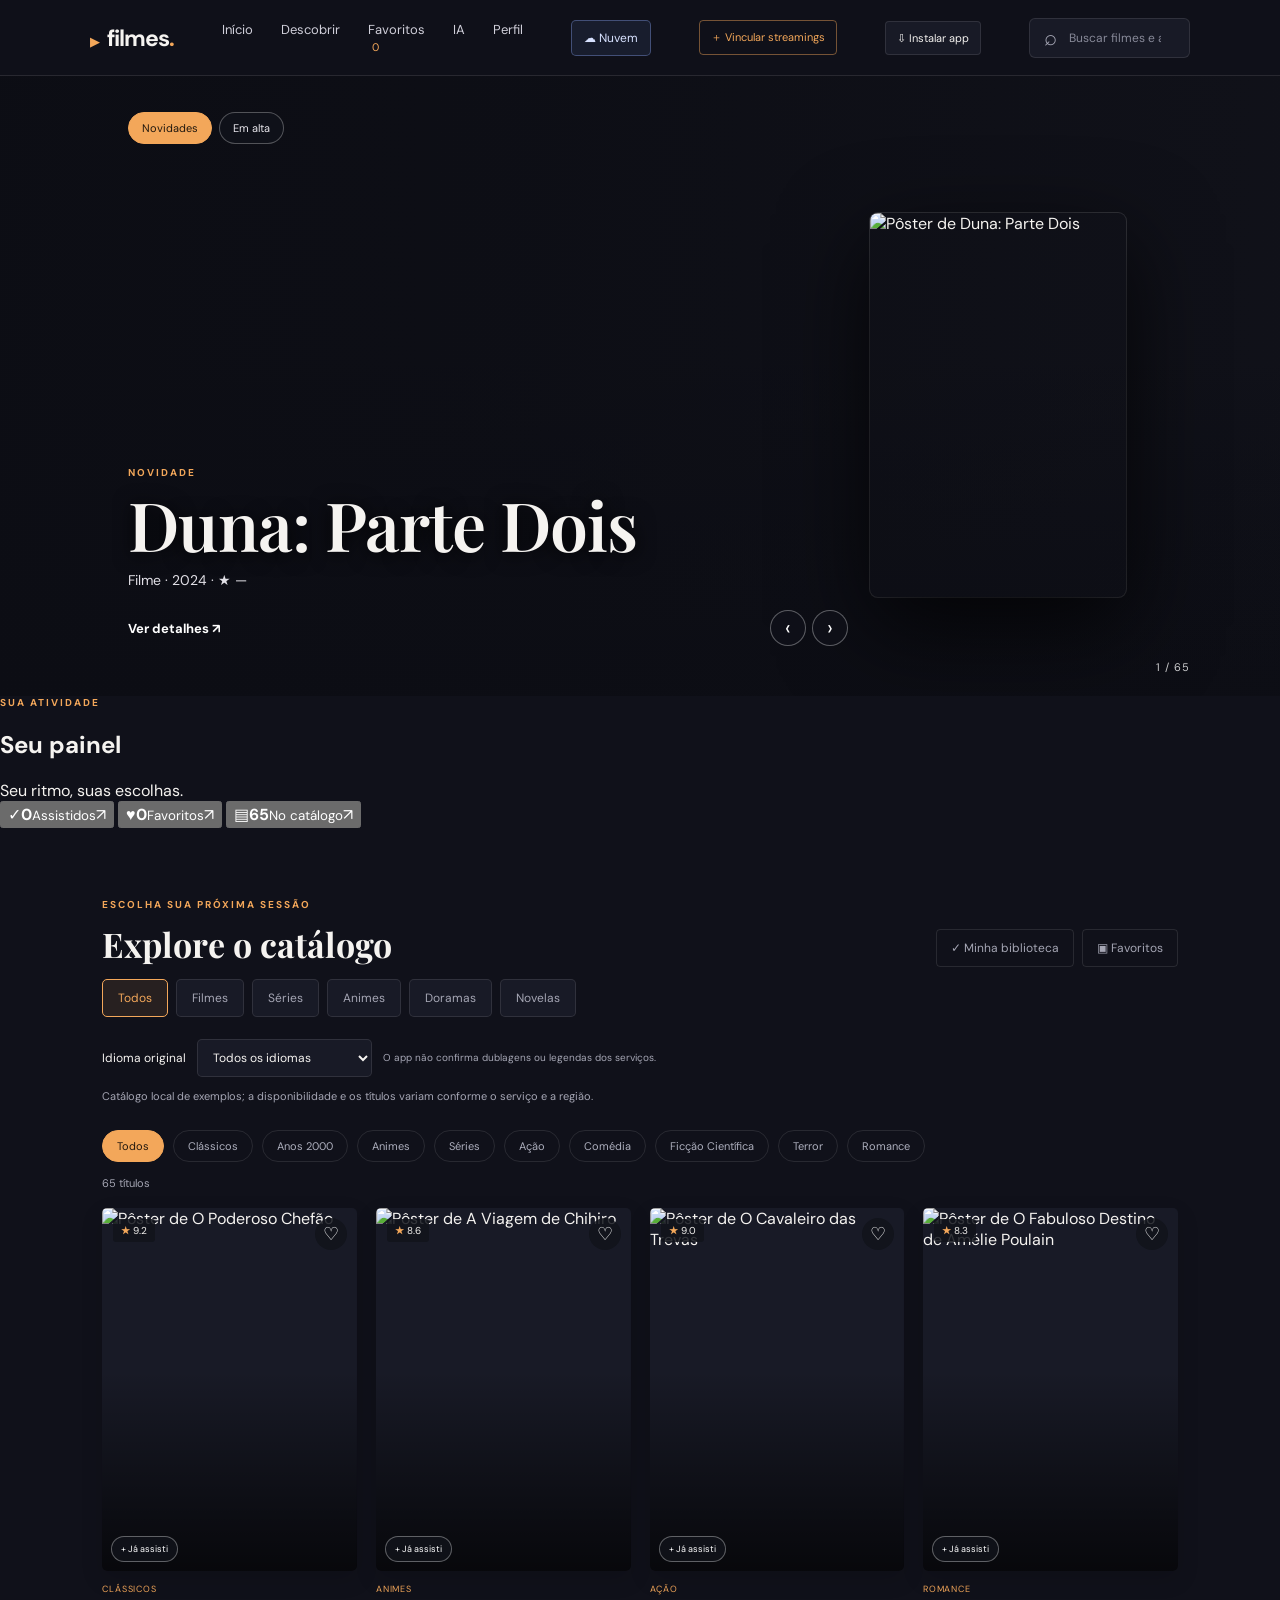
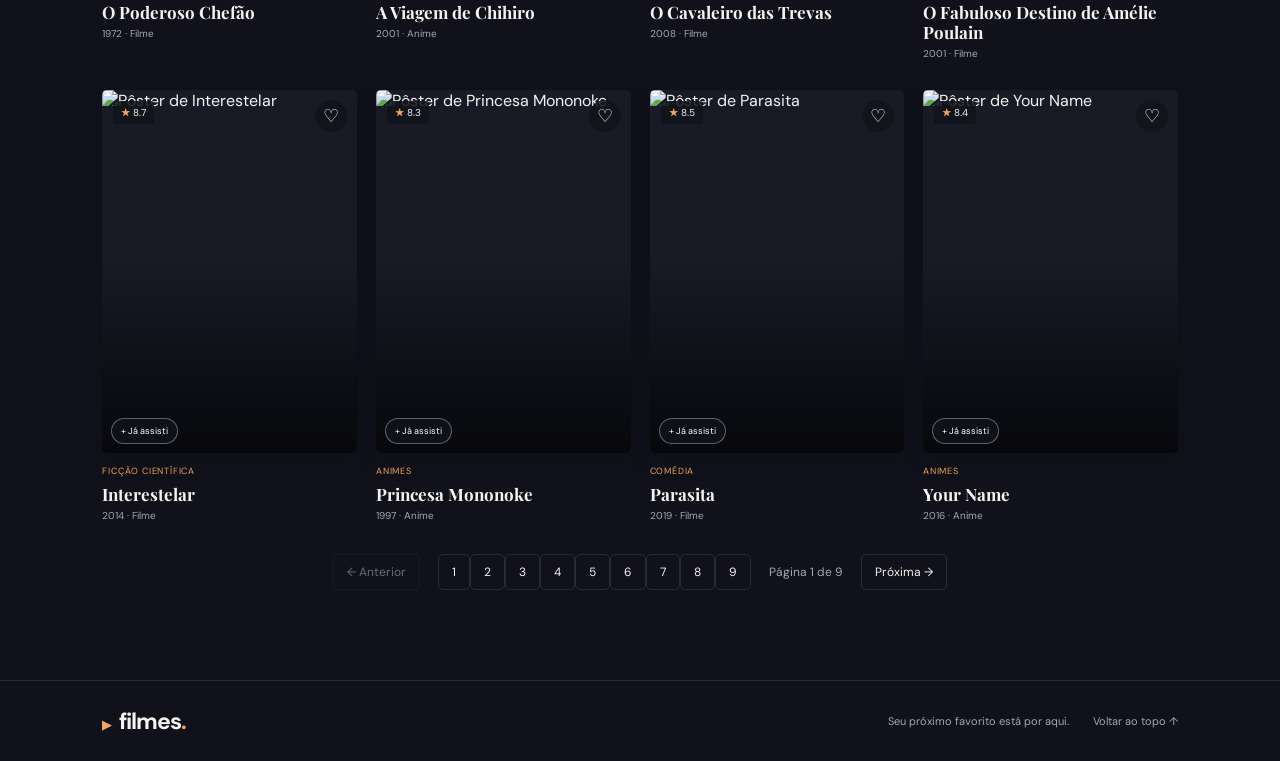
==== filmes/index.html @ 4cf4ecec "Adiciona acompanhamento de episódios" ====
<!doctype html>
<html lang="pt-BR">
<head>
  <meta charset="utf-8">
  <meta name="viewport" content="width=device-width, initial-scale=1">
  <meta name="theme-color" content="#111316">
  <meta name="description" content="Seu catálogo pessoal de filmes e animes.">
  <link rel="manifest" href="manifest.webmanifest">
  <link rel="icon" href="icons/icon.svg" type="image/svg+xml">
  <meta name="apple-mobile-web-app-capable" content="yes">
  <meta name="apple-mobile-web-app-status-bar-style" content="black-translucent">
  <title>Filmes — seu catálogo</title>
  <link rel="preconnect" href="https://image.tmdb.org">
  <link rel="stylesheet" href="style.css?v=18">
  <link rel="stylesheet" href="design-overrides.css?v=1">
  <link rel="stylesheet" href="folder-ai.css?v=1">
  <script src="https://cdn.jsdelivr.net/npm/@supabase/supabase-js@2" defer></script>
  <script src="app.js?v=28" defer></script>
  <script src="profile-cloud.js?v=3" defer></script>
  <script src="folder-ai.js?v=1" defer></script>
</head>
<body>
  <header class="topbar">
    <a class="brand" href="#inicio" aria-label="Filmes, início"><span class="brand-mark">▶</span> filmes<span class="brand-dot">.</span></a>
    <nav aria-label="Navegação principal"><a id="explore-nav" href="#inicio">Início</a><a href="#catalogo">Descobrir</a><a href="#catalogo" data-favorites-link>Favoritos <span class="fav-count">0</span></a><a id="ai-nav" href="#assistente-ia">IA</a><a id="profile-nav" href="#perfil">Perfil</a></nav>
    <button class="cloud-button" id="cloud-open" type="button">☁ <span>Nuvem</span></button>
    <button class="streaming-manage-button" id="streaming-manage" type="button">＋ <span>Vincular streamings</span></button>
    <button class="install-button" id="install-app" type="button">⇩ <span>Instalar app</span></button>
    <label class="search"><span class="sr-only">Buscar títulos</span><span aria-hidden="true">⌕</span><input id="search" type="search" placeholder="Buscar filmes e animes…" autocomplete="off"></label>
  </header>
  <main id="inicio">
    <section class="hero hero-showcase" id="inicio" aria-label="Novidades e títulos em alta">
      <div class="hero-feature-backdrop" id="hero-feature-backdrop" aria-hidden="true"></div><div class="hero-full-shade" aria-hidden="true"></div>
      <img class="hero-feature-poster" id="hero-feature-poster" src="" alt="Pôster do título em destaque">
      <div class="hero-feature-content"><div class="hero-feature-tabs"><button type="button" class="active" data-feature-mode="new">Novidades</button><button type="button" data-feature-mode="trending">Em alta</button></div><span class="hero-feature-kicker" id="hero-feature-kicker">NOVIDADE</span><h1 id="hero-feature-title">Carregando destaques…</h1><p id="hero-feature-meta"></p><div class="hero-feature-actions"><button type="button" class="hero-feature-details" id="hero-feature-details">Ver detalhes ↗</button><div class="hero-feature-arrows"><button type="button" id="hero-feature-prev" aria-label="Título anterior">‹</button><button type="button" id="hero-feature-next" aria-label="Próximo título">›</button></div></div></div><span class="hero-feature-position" id="hero-feature-position"></span>
    </section>
    <section class="tracking-summary" id="tracking-summary" aria-label="Resumo da sua biblioteca">
      <div class="tracking-summary-heading"><div><p class="eyebrow">SUA ATIVIDADE</p><h2>Seu painel</h2></div><span>Seu ritmo, suas escolhas.</span></div>
      <div class="tracking-cards">
        <button class="tracking-card" type="button" data-summary-filter="watched"><span class="tracking-card-icon">✓</span><span><strong id="summary-watched">0</strong><small>Assistidos</small></span><span class="tracking-card-arrow">↗</span></button>
        <button class="tracking-card" type="button" data-summary-filter="favorites"><span class="tracking-card-icon">♥</span><span><strong id="summary-favorites">0</strong><small>Favoritos</small></span><span class="tracking-card-arrow">↗</span></button>
        <button class="tracking-card" type="button" data-summary-filter="catalog"><span class="tracking-card-icon">▤</span><span><strong id="summary-catalog">0</strong><small>No catálogo</small></span><span class="tracking-card-arrow">↗</span></button>
      </div>
    </section>
    <section class="recommender" id="assistente-ia" aria-label="Assistente de filmes e séries">
      <div class="ai-chat-shell">
        <div class="ai-chat-heading"><span class="ai-chat-logo" aria-hidden="true">✦</span><div><strong>Assistente Filmes</strong><span>Recomendações do seu catálogo</span></div></div>
        <div class="chat-messages" id="recommend-results" aria-live="polite" aria-label="Conversa com o assistente">
          <div class="chat-turn assistant-turn"><span class="chat-avatar" aria-hidden="true">✦</span><div class="chat-bubble">Oi! Posso ajudar a escolher seu próximo filme, série ou anime. O que você está com vontade de assistir?</div></div>
        </div>
        <div class="chat-suggestions" id="chat-suggestions" aria-label="Sugestões de mensagem"><button type="button" data-prompt="Quero uma comédia leve">Uma comédia leve</button><button type="button" data-prompt="Me indique uma série de ficção científica">Uma série de ficção científica</button><button type="button" data-prompt="Quero um anime de romance">Um anime romântico</button><button type="button" data-prompt="Surpreenda-me">Surpreenda-me</button></div>
        <form class="chat-composer" id="recommend-form"><label class="sr-only" for="recommend-input">Escreva o que quer assistir</label><textarea id="recommend-input" rows="1" maxlength="300" placeholder="Pergunte sobre filmes, séries ou animes..."></textarea><button type="submit" aria-label="Enviar mensagem">↑</button></form>
        <p class="chat-disclaimer">As sugestões são selecionadas do catálogo deste app.</p>
      </div>
    </section>
    <section class="profile-page" id="perfil" aria-labelledby="profile-title">
      <div class="profile-card">
        <p class="eyebrow">SEU ESPAÇO</p>
        <div class="profile-heading"><div class="profile-avatar" id="profile-avatar" aria-hidden="true">F</div><div><h2 id="profile-title">Seu perfil</h2><p>Personalize sua experiência no Filmes.</p></div></div>
        <form id="profile-form">
          <label class="profile-label" for="profile-name">Como podemos chamar você?</label>
          <input id="profile-name" name="name" type="text" maxlength="40" autocomplete="name" placeholder="Seu nome">
          <fieldset class="profile-genres"><legend>Quais gêneros você gosta?</legend><div class="profile-options">
            <label><input type="checkbox" name="genre" value="Ação"> Ação</label><label><input type="checkbox" name="genre" value="Comédia"> Comédia</label><label><input type="checkbox" name="genre" value="Ficção Científica"> Ficção científica</label><label><input type="checkbox" name="genre" value="Terror"> Terror</label><label><input type="checkbox" name="genre" value="Romance"> Romance</label><label><input type="checkbox" name="genre" value="Animes"> Animes</label><label><input type="checkbox" name="genre" value="Séries"> Séries</label><label><input type="checkbox" name="genre" value="Clássicos"> Clássicos</label>
          </div></fieldset>
          <button class="button button-primary" type="submit">Salvar perfil</button><p class="profile-saved" id="profile-saved" role="status" aria-live="polite"></p>
        </form>
        <section class="profile-account" aria-labelledby="profile-account-title">
          <div class="profile-account-heading"><div><p class="eyebrow">SEUS DISPOSITIVOS</p><h3 id="profile-account-title">Conta e sincronização</h3></div><span class="profile-cloud-icon" aria-hidden="true">☁</span></div>
          <p class="profile-account-copy">Crie uma conta ou entre com a mesma conta em cada aparelho para levar seu perfil, favoritos e histórico para o celular e o computador.</p>
          <button class="button button-secondary profile-cloud-setup" id="profile-cloud-setup" type="button">Configurar conexão da nuvem</button>
          <form id="profile-auth-form" class="profile-auth-form">
            <label for="profile-email">E-mail da sua conta</label><input id="profile-email" type="email" autocomplete="email" required placeholder="voce@exemplo.com">
            <label for="profile-password">Senha</label><input id="profile-password" type="password" autocomplete="current-password" minlength="6" required placeholder="Use a mesma senha em cada aparelho">
            <div class="profile-auth-actions"><button class="button button-secondary" id="profile-signin" type="button">Entrar na minha conta</button><button class="button button-primary" id="profile-signup" type="button">Criar conta</button></div>
          </form>
          <button class="button button-secondary profile-sync" id="profile-sync" type="button">Sincronizar biblioteca</button>
          <p id="profile-cloud-status" class="profile-cloud-status" role="status" aria-live="polite">Configure a nuvem e use o mesmo e-mail e senha nos seus dispositivos.</p>
        </section>
        <p class="profile-note">O nome e os gêneros do perfil são salvos no app. Para acessar em outro aparelho, entre com sua conta.</p>
      </div>
    </section>
    <section class="catalog" id="catalogo">
      <div class="section-heading"><div><p class="eyebrow" id="section-eyebrow">ESCOLHA SUA PRÓXIMA SESSÃO</p><h2 id="section-title">Explore o catálogo</h2></div><div class="catalog-actions"><button class="favorites-toggle" id="watched-toggle" aria-pressed="false">✓ <span>Minha biblioteca</span></button><button class="favorites-toggle" id="favorites-toggle" aria-pressed="false">▣ <span>Favoritos</span></button></div></div>
      <div class="folder-bar" id="folder-bar" aria-label="Pastas da biblioteca" hidden></div>
      <div class="type-pages" id="type-pages" aria-label="Páginas por tipo de conteúdo"></div>
      <div class="language-row"><label for="language-filter">Idioma original</label><select id="language-filter"><option value="Todos">Todos os idiomas</option></select><span>O app não confirma dublagens ou legendas dos serviços.</span></div>
      <p class="catalog-note">Catálogo local de exemplos; a disponibilidade e os títulos variam conforme o serviço e a região.</p>
      <div class="filters" id="filters" aria-label="Filtrar por categoria"></div>
      <p class="result-count" id="result-count" aria-live="polite"></p>
      <div class="movie-grid" id="movie-grid"></div>
      <nav class="pagination" id="pagination" aria-label="Páginas do catálogo"></nav>
      <div class="empty-state" id="empty-state" hidden><span>⌕</span><h3>Nenhum título encontrado</h3><p>Tente outra busca ou escolha uma categoria diferente.</p><button class="button button-secondary" id="clear-filters">Limpar filtros</button></div>
    </section>
  </main>
  <footer><a class="brand" href="#inicio"><span class="brand-mark">▶</span> filmes<span class="brand-dot">.</span></a><span>Seu próximo favorito está por aqui.</span><a href="#inicio">Voltar ao topo ↑</a></footer>
  <dialog id="details-modal" aria-labelledby="modal-title"><button class="modal-close" id="modal-close" aria-label="Fechar detalhes">×</button><div class="modal-content" id="modal-content"></div></dialog>
  <dialog id="cloud-modal" aria-labelledby="cloud-title"><button class="modal-close" id="cloud-close" aria-label="Fechar nuvem">×</button><div class="cloud-panel"><p class="eyebrow">SINCRONIZAÇÃO ENTRE DISPOSITIVOS</p><h2 id="cloud-title">Sua biblioteca na nuvem</h2><p class="streaming-manager-copy">Sincronize favoritos, assistidos, pastas e perfil em todos os seus aparelhos. Use a mesma conta em cada dispositivo.</p><details class="cloud-setup"><summary>Configurar a conexão de nuvem</summary><p>O endereço do projeto Supabase já está preenchido. Cole abaixo a chave pública (publishable/anon) do projeto e execute <a href="./cloud-setup.sql" download>cloud-setup.sql</a> no SQL Editor dele uma vez. Nunca use uma chave secreta ou service_role no navegador.</p><label for="cloud-url">URL do projeto</label><input id="cloud-url" type="url" placeholder="https://seu-projeto.supabase.co" autocomplete="url"><label for="cloud-key">Chave pública (publishable/anon)</label><input id="cloud-key" type="password" placeholder="sb_publishable_… ou chave anon" autocomplete="off"><button class="button button-secondary" id="cloud-save-config" type="button">Salvar conexão neste dispositivo</button></details><form id="cloud-auth-form"><label for="cloud-email">E-mail</label><input id="cloud-email" type="email" autocomplete="email" required><label for="cloud-password">Senha</label><input id="cloud-password" type="password" autocomplete="current-password" minlength="6" required><div class="cloud-buttons"><button class="button button-secondary" id="cloud-signin" type="button">Entrar</button><button class="button button-secondary" id="cloud-signup" type="button">Criar conta</button></div></form><div class="cloud-sync-row"><button class="button button-primary" id="cloud-sync" type="button">Sincronizar agora</button><button class="cloud-signout" id="cloud-signout" type="button" hidden>Sair</button></div><div id="cloud-conflict-actions" class="cloud-conflict-actions" hidden><p>Há alterações neste aparelho e na nuvem. Qual versão quer manter?</p><button class="button button-secondary" id="cloud-use-local" type="button">Enviar deste aparelho</button><button class="button button-secondary" id="cloud-use-remote" type="button">Baixar da nuvem</button></div><p id="cloud-status" class="cloud-status" role="status" aria-live="polite">Configure sua conexão para começar.</p></div></dialog>
  <dialog id="folders-modal" aria-labelledby="folders-title"><button class="modal-close" id="folders-close" aria-label="Fechar pastas">×</button><div class="streaming-manager"><p class="eyebrow">SUA ORGANIZAÇÃO</p><h2 id="folders-title">Pastas da biblioteca</h2><p class="streaming-manager-copy">Crie pastas como “Quero assistir”, “Favoritos da família” ou “Doramas”. Abra os detalhes de um título para adicioná-lo a uma ou mais pastas.</p><section class="folder-ai-creator" aria-labelledby="folder-ai-title"><div class="folder-ai-title-row"><span aria-hidden="true">✦</span><div><h3 id="folder-ai-title">Criar uma pasta com o assistente</h3><p>Descreva como quer organizar seus títulos.</p></div></div><form id="folder-ai-form"><label class="sr-only" for="folder-ai-prompt">Descreva a pasta que você quer criar</label><input id="folder-ai-prompt" type="text" maxlength="120" placeholder="Ex.: animes de ação para assistir depois" required><button class="button button-primary" type="submit">✦ Criar para mim</button></form><p class="folder-ai-status" id="folder-ai-status" role="status" aria-live="polite">Sugestão local baseada nas palavras do seu pedido e nas categorias do catálogo.</p></section><form id="folder-form" class="folder-form"><label class="sr-only" for="folder-name">Nome da pasta</label><input id="folder-name" maxlength="40" placeholder="Ou digite o nome da pasta" required><button class="button button-secondary" type="submit">Criar manualmente</button></form><div id="folder-list" class="folder-list"></div></div></dialog>
  <dialog id="streaming-modal" aria-labelledby="streaming-modal-title"><button class="modal-close" id="streaming-close" aria-label="Fechar streamings">×</button><div class="streaming-manager"><p class="eyebrow">SEUS SERVIÇOS</p><h2 id="streaming-modal-title">Vincular streamings</h2><p class="streaming-manager-copy">Selecione os serviços que você usa para destacar atalhos de busca. A conexão de contas e assinaturas não está disponível neste app.</p><div id="streaming-manager-list" class="streaming-manager-list"></div></div></dialog>
  <dialog id="install-modal" aria-labelledby="install-title"><button class="modal-close" id="install-close" aria-label="Fechar instruções">×</button><div class="streaming-manager"><p class="eyebrow">FILMES NO SEU DISPOSITIVO</p><h2 id="install-title">Instale o app</h2><p class="streaming-manager-copy" id="install-instructions">No menu do navegador, escolha “Instalar app” ou “Adicionar à tela inicial”. O app precisa estar aberto por um endereço seguro (HTTPS) ou localhost.</p></div></dialog>
</body>
</html>
---- filmes/style.css ----
@import url('https://fonts.googleapis.com/css2?family=DM+Sans:wght@400;500;600;700&family=Playfair+Display:ital,wght@0,600;0,700;1,600;1,700&display=swap');
:root{color-scheme:dark;--bg:#10111a;--surface:#181a26;--surface2:#202231;--text:#f5f3f0;--muted:#a5a6b4;--accent:#f3a75a;--line:rgba(255,255,255,.1)}*{box-sizing:border-box}html{scroll-behavior:smooth}body{margin:0;background:var(--bg);color:var(--text);font-family:'DM Sans',sans-serif}a{color:inherit;text-decoration:none}button,input{font:inherit}.topbar{height:76px;padding:0 clamp(20px,7vw,112px);display:flex;align-items:center;gap:48px;border-bottom:1px solid var(--line);background:rgba(16,17,26,.92);position:sticky;top:0;z-index:4;backdrop-filter:blur(14px)}.brand{font-weight:700;font-size:23px;letter-spacing:-1px;white-space:nowrap}.brand-mark{font-size:12px;color:var(--accent);margin-right:5px}.brand-dot{color:var(--accent)}nav{display:flex;gap:28px;font-size:13px;color:#d0cfda}nav a:hover,footer a:hover{color:var(--accent)}.fav-count{font-size:11px;color:var(--accent);margin-left:4px}.search{margin-left:auto;width:min(290px,35vw);display:flex;align-items:center;gap:10px;padding:10px 14px;background:var(--surface);border:1px solid var(--line);border-radius:6px;color:var(--muted)}.search>span{font-size:22px;line-height:15px}.search input{width:100%;background:transparent;border:0;outline:0;color:var(--text);font-size:12px}.search input::placeholder{color:#878998}.hero{position:relative;min-height:510px;padding:80px clamp(20px,10vw,155px);display:grid;grid-template-columns:1fr 1fr;align-items:center;overflow:hidden;background:radial-gradient(ellipse at 16% 85%,rgba(65,51,92,.29),transparent 45%),linear-gradient(120deg,#141522,#10111a 67%)}.hero-copy{z-index:1}.eyebrow{font-size:10px;letter-spacing:2px;font-weight:700;color:var(--accent);margin:0 0 19px}.hero h1{font-family:'Playfair Display',serif;font-size:clamp(42px,5.4vw,72px);line-height:1.08;letter-spacing:-1.4px;margin:0}.hero h1 em{color:var(--accent);font-weight:600}.hero-subtitle{color:var(--muted);font-size:14px;margin:22px 0 28px}.button{display:inline-flex;align-items:center;gap:18px;padding:12px 17px;border-radius:4px;font-size:12px;font-weight:700;border:1px solid transparent;cursor:pointer}.button-primary{background:var(--accent);color:#21180f}.button-primary:hover{background:#ffc078}.button-secondary{background:var(--surface2);color:var(--text);border-color:var(--line)}.hero-art{height:340px;position:relative;margin-left:6%;border-radius:5px;overflow:hidden;background:linear-gradient(180deg,transparent 50%,rgba(8,9,15,.9)),url('https://images.unsplash.com/photo-1519608487953-e999c86e7455?auto=format&fit=crop&w=1100&q=85') center 42%/cover;box-shadow:0 24px 90px #07070dc9}.hero-art:after{content:'';position:absolute;inset:0;background:linear-gradient(100deg,rgba(18,19,30,.2),transparent 55%,rgba(243,167,90,.1))}.hero-orb{position:absolute;width:100px;height:100px;border-radius:50%;top:56px;right:23%;background:radial-gradient(circle at 35% 35%,#fff2c3,#e8ad75 45%,#a45c62 100%);box-shadow:0 0 65px #e8ad7566}.hero-caption{position:absolute;z-index:1;left:24px;bottom:24px;display:grid;gap:6px}.hero-caption span{font-size:9px;letter-spacing:2px;color:var(--accent)}.hero-caption strong{font-family:'Playfair Display',serif;font-size:22px}.hero-index{position:absolute;bottom:24px;left:clamp(20px,10vw,155px);font-size:10px;color:var(--muted);letter-spacing:2px}.hero-index span{display:inline-block;width:40px;height:1px;background:var(--accent);vertical-align:middle;margin:0 8px}.catalog{padding:70px clamp(20px,8vw,125px) 90px;max-width:1500px;margin:auto}.section-heading{display:flex;align-items:end;justify-content:space-between}.section-heading .eyebrow{margin-bottom:10px}.section-heading h2{font-family:'Playfair Display',serif;font-size:34px;margin:0}.favorites-toggle{border:1px solid var(--line);background:transparent;color:var(--muted);padding:10px 14px;border-radius:4px;font-size:12px;cursor:pointer}.favorites-toggle[aria-pressed=true],.favorites-toggle:hover{color:var(--accent);border-color:var(--accent)}.filters{display:flex;gap:9px;flex-wrap:wrap;margin:27px 0 14px}.filter-chip{background:transparent;color:#adafbd;border:1px solid var(--line);border-radius:30px;padding:8px 14px;font-size:11px;cursor:pointer;transition:.15s}.filter-chip:hover,.filter-chip.active{background:var(--accent);border-color:var(--accent);color:#21180f}.result-count{font-size:11px;color:var(--muted);min-height:18px;margin:14px 0}.movie-grid{display:grid;grid-template-columns:repeat(4,minmax(0,1fr));gap:30px 19px}.movie-card{min-width:0;cursor:pointer;position:relative}.poster-wrap{aspect-ratio:2/2.85;overflow:hidden;position:relative;border-radius:5px;background:var(--surface);box-shadow:0 8px 22px #0002}.poster-wrap img{width:100%;height:100%;object-fit:cover;transition:transform .35s}.movie-card:hover .poster-wrap img{transform:scale(1.045)}.poster-wrap:after{content:'';position:absolute;inset:45% 0 0;background:linear-gradient(transparent,rgba(0,0,0,.7));pointer-events:none}.poster-rating{position:absolute;z-index:1;top:11px;left:11px;background:#11131bd9;padding:5px 8px;border-radius:3px;font-size:10px}.poster-rating b{color:var(--accent)}.favorite-button{position:absolute;z-index:2;right:10px;top:10px;border:0;background:#11131bd9;color:white;width:32px;height:32px;border-radius:50%;font-size:18px;cursor:pointer}.favorite-button.is-favorite{color:#ff7c89}.card-category{display:inline-block;color:var(--accent);font-size:9px;letter-spacing:.8px;text-transform:uppercase;margin-top:12px}.movie-card h3{font-family:'Playfair Display',serif;font-size:17px;line-height:1.2;margin:5px 0}.card-meta{font-size:10px;color:var(--muted)}.empty-state{text-align:center;padding:55px 15px;color:var(--muted)}.empty-state>span{font-size:36px;color:var(--accent)}.empty-state h3{font-family:'Playfair Display',serif;color:var(--text);font-size:23px;margin:8px}.empty-state p{font-size:12px;margin:0 0 20px}footer{border-top:1px solid var(--line);padding:25px clamp(20px,8vw,125px);display:flex;align-items:center;gap:24px;color:var(--muted);font-size:11px}footer .brand{color:var(--text);margin-right:auto}dialog{width:min(680px,calc(100% - 30px));padding:0;border:1px solid var(--line);border-radius:8px;background:#171923;color:var(--text);box-shadow:0 25px 100px #000b;max-height:88vh}dialog::backdrop{background:#06070bbd;backdrop-filter:blur(4px)}.modal-close{position:absolute;right:14px;top:12px;width:36px;height:36px;border:0;border-radius:50%;background:#11131bd9;color:white;font-size:24px;cursor:pointer;z-index:2}.modal-content{display:grid;grid-template-columns:220px 1fr;gap:25px;padding:30px}.modal-poster{width:100%;border-radius:5px}.modal-info{padding-top:12px}.modal-info .eyebrow{margin:0 0 10px}.modal-info h2{font-family:'Playfair Display',serif;font-size:30px;margin:0 0 7px}.modal-meta{font-size:11px;color:var(--muted);margin-bottom:18px}.modal-info p:not(.eyebrow){font-size:13px;line-height:1.7;color:#c4c4cf}.modal-info .button{margin-top:8px}.sr-only{position:absolute;width:1px;height:1px;padding:0;margin:-1px;overflow:hidden;clip:rect(0,0,0,0);white-space:nowrap;border:0}
@media(max-width:850px){.topbar{gap:24px;padding-inline:24px}.hero{padding-inline:7vw;min-height:440px}.hero-art{height:290px}.hero-index{left:7vw}.movie-grid{grid-template-columns:repeat(3,minmax(0,1fr))}.catalog{padding-inline:6vw}.recommender{margin-inline:6vw}.recommend-results{grid-template-columns:1fr}}@media(max-width:600px){.topbar{height:auto;min-height:66px;padding:12px 18px;gap:15px;flex-wrap:wrap}.brand{font-size:21px}nav{margin-left:auto;gap:16px;font-size:11px}.search{order:3;width:100%;margin:0}.hero{display:block;padding:55px 22px 68px;min-height:auto}.hero h1{font-size:48px}.hero-subtitle{max-width:270px;line-height:1.6}.hero-art{height:220px;margin:36px 0 0 18px}.hero-index{left:22px;bottom:20px}.catalog{padding:52px 18px 65px}.section-heading h2{font-size:27px}.favorites-toggle{padding:9px;font-size:11px}.filters{gap:7px}.filter-chip{padding:7px 11px;font-size:10px}.movie-grid{grid-template-columns:repeat(2,minmax(0,1fr));gap:23px 13px}.movie-card h3{font-size:15px}.poster-wrap{aspect-ratio:2/2.9}.modal-content{grid-template-columns:100px 1fr;gap:16px;padding:20px}.modal-info{padding-top:24px}.modal-info h2{font-size:23px}.modal-info p:not(.eyebrow){font-size:12px}.modal-poster{margin-top:27px}.recommender{margin:28px 18px 0;padding:22px 17px}.recommend-controls{align-items:stretch}.recommend-controls label{width:100%}.recommend-controls select,.recommend-controls .button{flex:1;justify-content:center}footer{padding:20px;gap:10px;flex-wrap:wrap}footer>span{display:none}}
.streaming-heading{font-size:12px;margin:20px 0 9px}.streaming-links{display:flex;flex-wrap:wrap;gap:7px}.streaming-links a{font-size:10px;padding:7px 9px;border:1px solid var(--line);border-radius:4px;color:var(--text)}.streaming-links a:hover{border-color:var(--accent);color:var(--accent)}.modal-info .streaming-note{font-size:10px;color:var(--muted);margin:8px 0 0}
.streaming-manage-button{white-space:nowrap;border:1px solid rgba(243,167,90,.45);border-radius:4px;background:transparent;color:var(--accent);padding:9px 11px;font-size:11px;cursor:pointer}.streaming-manage-button:hover{background:rgba(243,167,90,.1)}.streaming-manager{padding:34px}.streaming-manager h2{font:600 30px 'Playfair Display',serif;margin:0 0 8px}.streaming-manager-copy{color:var(--muted);font-size:12px;line-height:1.6;max-width:500px}.streaming-manager-list{display:grid;grid-template-columns:1fr 1fr;gap:8px;margin-top:22px}.streaming-manager-item{display:flex;align-items:center;justify-content:space-between;gap:8px;padding:11px;background:var(--surface2);border-radius:4px;font-size:12px}.streaming-manager-item label{display:flex;gap:9px;align-items:center;cursor:pointer}.streaming-manager-item input{accent-color:var(--accent)}.streaming-manager-item a{color:var(--accent);font-size:10px;white-space:nowrap}
.catalog-actions{display:flex;gap:8px;align-items:center}.watched-button{position:absolute;z-index:2;bottom:9px;left:9px;border:1px solid #ffffff55;background:#11131bd9;color:#fff;border-radius:20px;padding:6px 9px;font-size:9px;cursor:pointer}.watched-button.is-watched{color:#b7f0cb;border-color:#68c28b}
.install-button{white-space:nowrap;border:1px solid var(--line);border-radius:4px;background:var(--surface);color:var(--text);padding:9px 11px;font-size:11px;cursor:pointer}.install-button:hover{border-color:var(--accent);color:var(--accent)}
@media(max-width:600px){.streaming-manage-button{order:2;margin-left:auto;padding:8px;font-size:10px}.streaming-manage-button span{display:inline}.search{order:3}.streaming-manager{padding:26px 18px}.streaming-manager-list{grid-template-columns:1fr}.streaming-manager h2{font-size:25px}}
@media(max-width:600px){.install-button{order:2;padding:8px;font-size:10px}.install-button span{display:inline}.catalog-actions{gap:5px;flex-wrap:wrap;justify-content:flex-end}.catalog-actions .favorites-toggle{font-size:10px;padding:8px}}
body.ai-mode{background:#10101a}body.ai-mode .hero,body.ai-mode .catalog,body.ai-mode footer,body.ai-mode .search,body.ai-mode #streaming-manage,body.ai-mode #install-app{display:none}body.ai-mode .topbar{justify-content:space-between;border-color:rgba(255,255,255,.07)}body.ai-mode .recommender{position:relative;isolation:isolate;overflow:hidden;max-width:none;min-height:calc(100vh - 76px);margin:0;padding:clamp(48px,9vh,96px) 22px;display:flex;flex-direction:column;justify-content:center;align-items:center;text-align:center;border:0;border-radius:0;background:radial-gradient(ellipse at 50% 100%,rgba(113,84,226,.2),transparent 45%),linear-gradient(145deg,#171626,#10101a 62%)}body.ai-mode .recommender:before{content:'';position:absolute;z-index:-1;top:5%;left:calc(50% - 180px);width:360px;height:240px;border-radius:50%;background:rgba(145,108,255,.15);filter:blur(90px)}body.ai-mode .recommender-intro{max-width:720px}body.ai-mode .recommender-intro .eyebrow{color:#b9a7ff;letter-spacing:3px}body.ai-mode .recommender-intro h2{font-size:clamp(36px,6vw,64px);line-height:1.08;letter-spacing:-1.4px}body.ai-mode .recommender-intro>p:last-child{max-width:540px;margin:15px auto 0;font-size:14px}body.ai-mode .recommend-controls{width:min(760px,100%);padding:12px;border:1px solid rgba(255,255,255,.1);border-radius:9px;background:rgba(255,255,255,.045);box-shadow:0 20px 60px #0003;justify-content:center;gap:12px;margin-top:32px}body.ai-mode .recommend-controls label{padding:0 5px;color:#d1ccdf}body.ai-mode .recommend-controls select{min-width:210px;background:#211f31;border-color:#484161;padding:13px 34px 13px 14px}body.ai-mode .recommend-controls .button-primary{background:#a691ff;color:#191428;padding:13px 18px}body.ai-mode .recommend-controls .button-primary:hover{background:#c0b3ff}body.ai-mode .recommend-results{width:min(900px,100%);grid-template-columns:repeat(3,minmax(0,1fr));gap:14px;margin-top:24px}body.ai-mode .recommend-message{color:#b8b3c8;margin-bottom:2px}body.ai-mode .recommend-card{min-height:98px;text-align:left;border-radius:8px;background:rgba(255,255,255,.045);border-color:rgba(255,255,255,.09);transition:transform .18s,border-color .18s,background .18s}body.ai-mode .recommend-card:hover{transform:translateY(-3px);border-color:#a691ff;background:rgba(166,145,255,.09)}body.ai-mode .recommend-card img{width:57px;height:78px;border-radius:4px}body.ai-mode .recommend-card strong{font-size:16px}body.ai-mode nav a[href="#assistente-ia"]{color:#c1b2ff}body.ai-mode .brand-mark,body.ai-mode .brand-dot{color:#b9a7ff}
@media(max-width:650px){body.ai-mode .topbar{padding-inline:17px}body.ai-mode nav{gap:13px}body.ai-mode .recommender{min-height:calc(100vh - 65px);padding:48px 18px}body.ai-mode .recommend-controls{display:grid;grid-template-columns:1fr;width:100%;margin-top:25px;padding:16px;text-align:left}body.ai-mode .recommend-controls select,body.ai-mode .recommend-controls .button{width:100%}body.ai-mode .recommend-results{grid-template-columns:1fr;gap:9px;margin-top:18px}body.ai-mode .recommend-message{margin:0 0 6px;text-align:left}}
body.ai-mode nav a:not(#ai-nav){display:none}
body.profile-mode{background:#10111a}body.profile-mode .hero,body.profile-mode .catalog,body.profile-mode footer,body.profile-mode .search,body.profile-mode #streaming-manage,body.profile-mode #install-app,body.profile-mode .recommender{display:none}body.profile-mode .topbar{justify-content:space-between;border-color:rgba(255,255,255,.07)}body.profile-mode nav a:not(#profile-nav){display:none}body.profile-mode nav a#profile-nav{color:var(--accent)}body.profile-mode .profile-page{min-height:calc(100vh - 76px);display:grid;place-items:center;padding:42px 20px;background:radial-gradient(ellipse at 50% 100%,rgba(243,167,90,.13),transparent 48%),linear-gradient(145deg,#171720,#10111a 62%)}.profile-page{display:none}.profile-card{width:min(560px,100%);padding:clamp(24px,5vw,44px);border:1px solid var(--line);border-radius:12px;background:rgba(25,26,38,.88);box-shadow:0 24px 80px #0004}.profile-heading{display:flex;align-items:center;gap:18px;margin-bottom:30px}.profile-avatar{width:66px;height:66px;display:grid;place-items:center;border-radius:50%;background:linear-gradient(135deg,#f3a75a,#d87a62);color:#25190f;font-size:27px;font-weight:700;text-transform:uppercase}.profile-heading h2{font:600 34px 'Playfair Display',serif;margin:0 0 5px}.profile-heading p,.profile-note{font-size:12px;color:var(--muted);margin:0}.profile-label,.profile-genres legend{display:block;font-size:12px;color:#e1deea;margin-bottom:9px}.profile-card input[type=text]{width:100%;padding:13px 14px;border:1px solid var(--line);border-radius:6px;background:var(--bg);color:var(--text);font-size:13px;outline:none}.profile-card input[type=text]:focus{border-color:var(--accent)}.profile-genres{border:0;padding:0;margin:26px 0}.profile-options{display:grid;grid-template-columns:repeat(2,minmax(0,1fr));gap:9px}.profile-options label{display:flex;align-items:center;gap:9px;padding:12px;border:1px solid var(--line);border-radius:6px;background:rgba(255,255,255,.025);font-size:12px;color:#d5d3df;cursor:pointer}.profile-options label:has(input:checked){border-color:var(--accent);background:rgba(243,167,90,.1);color:#ffe0bf}.profile-options input{accent-color:var(--accent)}.profile-card form>.button{width:100%;justify-content:center}.profile-saved{min-height:18px;font-size:11px;color:#a9e6b9;text-align:center}.profile-note{margin-top:8px;text-align:center}@media(max-width:650px){body.profile-mode .topbar{padding-inline:17px}body.profile-mode nav{gap:13px}body.profile-mode .profile-page{min-height:calc(100vh - 65px);padding:26px 16px}.profile-heading h2{font-size:29px}}
.recommender{display:none}
.recommender{max-width:1250px;margin:42px auto 0;padding:28px clamp(20px,4vw,52px);border:1px solid rgba(243,167,90,.25);border-radius:8px;background:radial-gradient(ellipse at 100% 0,rgba(243,167,90,.1),transparent 48%),var(--surface)}.recommender-intro h2{font:600 clamp(25px,3vw,36px) 'Playfair Display',serif;margin:0 0 7px}.recommender-intro>p:last-child{font-size:12px;color:var(--muted);margin:0;max-width:620px;line-height:1.6}.recommend-controls{display:flex;align-items:center;gap:12px;margin-top:20px;flex-wrap:wrap}.recommend-controls label{font-size:12px;color:#d4d2dc}.recommend-controls select{color:var(--text);background:var(--bg);border:1px solid var(--line);border-radius:4px;padding:11px 30px 11px 12px;font-size:12px}.recommend-results{display:grid;grid-template-columns:repeat(3,minmax(0,1fr));gap:12px;margin-top:18px}.recommend-card{border:1px solid var(--line);border-radius:5px;padding:13px;background:rgba(10,11,17,.4);display:flex;gap:12px;align-items:center;cursor:pointer}.recommend-card img{width:52px;height:72px;object-fit:cover;border-radius:3px}.recommend-card strong{font:600 15px 'Playfair Display',serif}.recommend-card span{display:block;color:var(--muted);font-size:10px;margin-top:5px}.recommend-message{grid-column:1/-1;font-size:12px;color:var(--muted);margin:0}
.recommender{display:none}
body.ai-mode .recommender{display:block;height:calc(100vh - 76px);min-height:calc(100vh - 76px);padding:0;margin:0;max-width:none;overflow:hidden;background:radial-gradient(ellipse at 50% 100%,rgba(113,84,226,.14),transparent 46%),linear-gradient(145deg,#171626,#10101a 62%)}body.ai-mode .ai-chat-shell{width:min(900px,100%);height:100%;margin:auto;display:flex;flex-direction:column;padding:0 24px}.ai-chat-heading{height:76px;flex:none;display:flex;align-items:center;gap:12px;border-bottom:1px solid rgba(255,255,255,.08)}.ai-chat-logo,.chat-avatar{width:34px;height:34px;border-radius:50%;display:grid;place-items:center;background:#a691ff;color:#191428;font-size:17px}.ai-chat-heading div{display:grid;gap:3px}.ai-chat-heading strong{font-size:13px;font-weight:600}.ai-chat-heading div span{font-size:10px;color:#a5a6b4}.chat-messages{width:100%;flex:1;min-height:0;overflow-y:auto;padding:38px 4px 26px;scrollbar-color:#464453 transparent}.chat-turn{display:flex;gap:12px;align-items:flex-start;margin:0 0 24px}.chat-avatar{width:30px;height:30px;flex:none;font-size:14px}.chat-bubble{max-width:min(680px,88%);padding:7px 0;color:#eceaf2;font-size:14px;line-height:1.7;white-space:pre-wrap}.user-turn{justify-content:flex-end}.user-turn .chat-bubble{padding:11px 15px;border-radius:18px;background:#30313a;color:#f5f3f0}.chat-recommendations{display:grid;grid-template-columns:repeat(3,minmax(0,1fr));gap:12px;margin:-9px 0 28px 42px}.chat-recommendations .recommend-card{min-width:0;min-height:110px;padding:10px;gap:10px;border-radius:10px;background:rgba(255,255,255,.045);border-color:rgba(255,255,255,.1)}.chat-recommendations .recommend-card img{width:54px;height:78px;flex:none;object-fit:cover;border-radius:5px;background:#202231}.chat-recommendations .recommend-card strong{font:600 13px 'DM Sans',sans-serif;line-height:1.35}.chat-recommendations .recommend-card span{font-size:10px;line-height:1.4}.chat-recommendations .recommend-card:hover{border-color:#a691ff;background:rgba(166,145,255,.09)}.chat-suggestions{display:flex;justify-content:center;gap:9px;flex-wrap:wrap;margin:0 auto 12px}.chat-suggestions button{border:1px solid rgba(255,255,255,.14);border-radius:18px;background:rgba(255,255,255,.035);color:#d5d2df;padding:8px 12px;font-size:11px;cursor:pointer}.chat-suggestions button:hover{border-color:#a691ff;color:#c9bdff;background:rgba(166,145,255,.08)}.chat-suggestions.is-hidden{display:none}.chat-composer{display:flex;align-items:flex-end;gap:10px;width:min(820px,100%);margin:0 auto;padding:10px 11px 10px 17px;border:1px solid rgba(255,255,255,.16);border-radius:24px;background:#20212a;box-shadow:0 8px 30px #0003}.chat-composer:focus-within{border-color:rgba(166,145,255,.65)}.chat-composer textarea{flex:1;resize:none;max-height:120px;min-height:26px;padding:4px 0;border:0;outline:0;background:transparent;color:#f5f3f0;font:13px/1.5 'DM Sans',sans-serif}.chat-composer textarea::placeholder{color:#9998a6}.chat-composer button{width:32px;height:32px;flex:none;border:0;border-radius:50%;background:#a691ff;color:#191428;font-size:21px;line-height:1;cursor:pointer}.chat-composer button:hover{background:#c0b3ff}.chat-disclaimer{margin:9px auto 12px;text-align:center;color:#8f8d9c;font-size:9px}body.ai-mode .brand-mark,body.ai-mode .brand-dot{color:#b9a7ff}@media(max-width:650px){body.ai-mode .recommender{height:calc(100dvh - 66px);min-height:calc(100dvh - 66px)}body.ai-mode .ai-chat-shell{padding:0 13px}.ai-chat-heading{height:62px}.chat-messages{padding:25px 2px 18px}.chat-bubble{font-size:13px}.chat-recommendations{grid-template-columns:1fr;margin-left:40px;gap:8px}.chat-recommendations .recommend-card{min-height:86px}.chat-recommendations .recommend-card img{width:47px;height:66px}.chat-suggestions{justify-content:flex-start;flex-wrap:nowrap;overflow-x:auto;padding-bottom:5px}.chat-suggestions button{white-space:nowrap}.chat-composer{padding:8px 9px 8px 14px}.chat-disclaimer{font-size:8px}}

.folder-bar{display:flex;gap:8px;overflow-x:auto;padding:0 0 16px;scrollbar-width:thin}.folder-bar[hidden]{display:none}.folder-chip{white-space:nowrap;border:1px solid var(--line,rgba(255,255,255,.12));border-radius:18px;background:transparent;color:var(--muted,#aaa);padding:8px 13px;font:inherit;font-size:12px;cursor:pointer}.folder-chip:hover,.folder-chip.active{border-color:#f3a75a;background:rgba(243,167,90,.12);color:#f3a75a}.folder-form{display:flex;gap:9px;margin:20px 0}.folder-form input{flex:1;min-width:0;border:1px solid rgba(255,255,255,.15);border-radius:7px;background:#171820;color:#f5f3f0;padding:12px;font:inherit}.folder-list{display:grid;gap:8px}.folder-row{display:flex;align-items:center;justify-content:space-between;gap:12px;padding:11px 13px;border:1px solid rgba(255,255,255,.1);border-radius:7px;color:#eee}.folder-delete{border:0;background:transparent;color:#d1a18b;cursor:pointer}.folder-empty{color:#aaa;font-size:13px}.folder-assignment{margin:20px 0;padding-top:15px;border-top:1px solid rgba(255,255,255,.1)}.folder-assignment h3{font-size:15px}.folder-checks{display:grid;gap:8px;margin:12px 0}.folder-checks label{display:flex;align-items:center;gap:9px;color:#dedbe5;font-size:13px}.folder-save-message{display:inline;margin-left:10px;color:#b9d9b2;font-size:12px}@media(max-width:600px){.folder-form{flex-wrap:wrap}.folder-form input{flex-basis:100%}.folder-form button{width:100%}}

.type-pages{display:flex;gap:8px;overflow-x:auto;padding:12px 0 4px;scrollbar-width:thin}.type-page{flex:none;padding:10px 15px;border:1px solid var(--line);border-radius:5px;background:var(--surface);color:var(--muted);font-size:12px;cursor:pointer}.type-page.active,.type-page:hover{border-color:var(--accent);background:rgba(243,167,90,.1);color:var(--accent)}.catalog-note{font-size:11px;color:var(--muted);margin:12px 0 0}.pagination{display:flex;align-items:center;justify-content:center;gap:18px;margin:32px auto 0;color:var(--muted);font-size:12px}.page-button{border:1px solid var(--line);background:transparent;color:var(--text);padding:9px 13px;border-radius:5px;cursor:pointer}.page-button:disabled{opacity:.4;cursor:default}@media(max-width:600px){.type-pages{margin-inline:-3px}.type-page{padding:9px 12px}.pagination{gap:10px}}

.language-row{display:flex;align-items:center;gap:11px;flex-wrap:wrap;margin:18px 0 8px}.language-row label{color:var(--text);font-size:12px}.language-row select{min-width:175px;border:1px solid var(--line);border-radius:5px;background:var(--surface);color:var(--text);padding:9px 11px;font:inherit;font-size:12px}.language-row span{color:var(--muted);font-size:10px}

.hero-art{background:#161822}.hero-art:after{pointer-events:none}.hero-feature-backdrop{position:absolute;inset:0;background-position:center 38%;background-size:cover;transition:background-image .25s ease}.hero-feature-content{position:absolute;z-index:2;inset:18px;display:flex;flex-direction:column;align-items:flex-start;justify-content:flex-end}.hero-feature-tabs{position:absolute;top:0;left:0;display:flex;gap:7px}.hero-feature-tabs button{border:1px solid #ffffff47;border-radius:18px;background:#11131bbd;color:#e9e7ed;padding:8px 13px;font-size:11px;cursor:pointer}.hero-feature-tabs button.active,.hero-feature-tabs button:hover{background:var(--accent);border-color:var(--accent);color:#21180f}.hero-feature-kicker{font-size:9px;letter-spacing:2px;font-weight:700;color:var(--accent);margin-bottom:7px}.hero-feature-content h2{font:600 clamp(23px,3vw,34px)/1.12 'Playfair Display',serif;margin:0 40px 7px 0;text-shadow:0 2px 12px #000}.hero-feature-content p{font-size:11px;color:#e2e0e7;margin:0 0 14px}.hero-feature-actions{display:flex;align-items:center;justify-content:space-between;gap:12px;width:100%}.hero-feature-details{border:0;background:transparent;color:#fff;padding:0;font-size:11px;font-weight:700;cursor:pointer}.hero-feature-details:hover{color:var(--accent)}.hero-feature-arrows{display:flex;gap:6px}.hero-feature-arrows button{width:30px;height:30px;border:1px solid #ffffff52;border-radius:50%;background:#10111acc;color:white;font-size:21px;line-height:1;cursor:pointer}.hero-feature-arrows button:hover{border-color:var(--accent);color:var(--accent)}.hero-feature-position{position:absolute;right:0;top:4px;color:#ffffffbd;font-size:10px;letter-spacing:1px}@media(max-width:600px){.hero-art{height:250px;margin-left:0}.hero-feature-content{inset:14px}.hero-feature-content h2{font-size:26px}}

.cloud-button{flex:none;border:1px solid rgba(146,176,255,.35);border-radius:5px;background:rgba(113,143,230,.1);color:#d8e2ff;padding:9px 12px;font-size:12px;cursor:pointer}.cloud-button:hover{border-color:#a9bdff;color:#fff}.cloud-panel{padding:34px}.cloud-panel h2{font:600 29px 'Playfair Display',serif;margin:0 0 8px}.cloud-panel>p:not(.eyebrow){font-size:12px;line-height:1.6;color:var(--muted)}.cloud-setup{margin:18px 0;padding:14px;border:1px solid var(--line);border-radius:6px;background:#11131a}.cloud-setup summary{font-size:12px;font-weight:700;color:#dce3ff;cursor:pointer}.cloud-setup p{font-size:11px;line-height:1.6;color:var(--muted)}.cloud-panel label{display:block;margin:13px 0 6px;font-size:11px;color:#d7d5df}.cloud-panel input{width:100%;border:1px solid rgba(255,255,255,.15);border-radius:5px;background:#11131a;color:var(--text);padding:11px;font:inherit;font-size:12px}.cloud-setup .button{margin-top:13px}.cloud-buttons,.cloud-sync-row{display:flex;gap:9px;flex-wrap:wrap;margin-top:15px}.cloud-signout{border:0;background:transparent;color:var(--muted);cursor:pointer;padding:10px}.cloud-status{min-height:20px;margin:16px 0 0!important;color:#b9d9b2!important;font-size:11px!important}.cloud-status.is-error{color:#ff9b9b!important}.cloud-conflict-actions{margin-top:16px;padding:14px;border:1px solid rgba(243,167,90,.35);border-radius:6px;background:rgba(243,167,90,.07)}.cloud-conflict-actions p{font-size:12px;color:#e8d7c0}.cloud-conflict-actions[hidden]{display:none}@media(max-width:700px){.cloud-button{padding:8px 9px;font-size:11px}.cloud-button span{display:none}.cloud-panel{padding:26px 20px}}

/* A vitrine usa toda a largura do banner inicial. */.hero-showcase{display:block;position:relative;height:clamp(490px,67vw,620px);min-height:490px;padding:0;isolation:isolate;background:#11121a;overflow:hidden}.hero-showcase .hero-feature-backdrop{position:absolute;z-index:-2;inset:-18px;background-position:center 38%;background-size:cover;filter:blur(3px) brightness(.56);transform:scale(1.06);opacity:.82}.hero-full-shade{position:absolute;z-index:-1;inset:0;background:linear-gradient(90deg,rgba(12,13,20,.95) 0%,rgba(12,13,20,.76) 42%,rgba(12,13,20,.18) 100%),linear-gradient(0deg,rgba(12,13,20,.86),transparent 55%)}.hero-showcase .hero-feature-content{inset:0 auto 0 clamp(25px,10vw,155px);width:min(58%,720px);padding:36px 0 50px;justify-content:flex-end}.hero-showcase .hero-feature-tabs{top:36px;left:0}.hero-showcase .hero-feature-kicker{font-size:10px;margin-bottom:10px}.hero-showcase .hero-feature-content h1{font:600 clamp(38px,5.3vw,68px)/1.05 'Playfair Display',serif;letter-spacing:-1px;margin:0 0 11px;text-shadow:0 2px 20px #000}.hero-showcase .hero-feature-content p{font-size:14px;margin:0 0 21px;color:#e2e0e7}.hero-showcase .hero-feature-details{font-size:13px}.hero-showcase .hero-feature-poster{position:absolute;z-index:0;right:clamp(35px,12vw,180px);top:50%;transform:translateY(-45%);height:min(62%,390px);max-width:30%;aspect-ratio:2/3;object-fit:cover;border-radius:8px;box-shadow:0 30px 90px #000b,0 0 0 1px #ffffff24;transition:opacity .2s}.hero-showcase .hero-feature-position{position:absolute;top:auto;right:clamp(22px,7vw,100px);bottom:22px;z-index:2;color:#ffffffc9;font-size:11px;letter-spacing:1px}.hero-showcase .hero-feature-arrows button{width:36px;height:36px}.hero-showcase:after{display:none}@media(max-width:850px){.hero-showcase{height:510px;min-height:510px}.hero-showcase .hero-feature-content{left:7vw;width:62%;padding-bottom:55px}.hero-showcase .hero-feature-poster{right:5vw;height:54%;max-width:29%}.hero-showcase .hero-feature-content h1{font-size:clamp(34px,6vw,54px)}}@media(max-width:600px){.hero-showcase{height:560px;min-height:560px;margin:0;padding:0}.hero-showcase .hero-feature-backdrop{background-position:center center}.hero-full-shade{background:linear-gradient(90deg,rgba(12,13,20,.88),rgba(12,13,20,.35)),linear-gradient(0deg,rgba(12,13,20,.93) 0%,rgba(12,13,20,.35) 74%,rgba(12,13,20,.3))}.hero-showcase .hero-feature-content{left:22px;right:22px;width:auto;padding:24px 0 35px;justify-content:flex-end}.hero-showcase .hero-feature-tabs{top:18px}.hero-showcase .hero-feature-poster{height:220px;max-width:35%;right:20px;top:105px;transform:none}.hero-showcase .hero-feature-content h1{font-size:34px;max-width:74%;margin-top:0}.hero-showcase .hero-feature-content p{font-size:12px}.hero-showcase .hero-feature-position{bottom:16px;right:22px}.hero-showcase .hero-feature-arrows button{width:32px;height:32px}}
.progress-badge{position:absolute;z-index:1;left:10px;bottom:10px;padding:6px 9px;border-radius:4px;background:var(--accent);color:#21180f;font-size:10px;font-weight:700}.watch-progress{margin:20px 0;padding:14px;border:1px solid var(--line);border-radius:6px;background:var(--surface)}.watch-progress h3{margin:0 0 5px;font-size:14px}.progress-status{margin:0 0 12px!important;font-size:12px!important;color:var(--muted)!important}.progress-form{display:flex;align-items:end;gap:10px;flex-wrap:wrap}.progress-form label{display:grid;gap:5px;color:var(--muted);font-size:11px}.progress-form input{width:90px;padding:9px;border:1px solid var(--line);border-radius:4px;background:var(--surface2);color:var(--text)}.progress-form .button{margin-top:0!important}
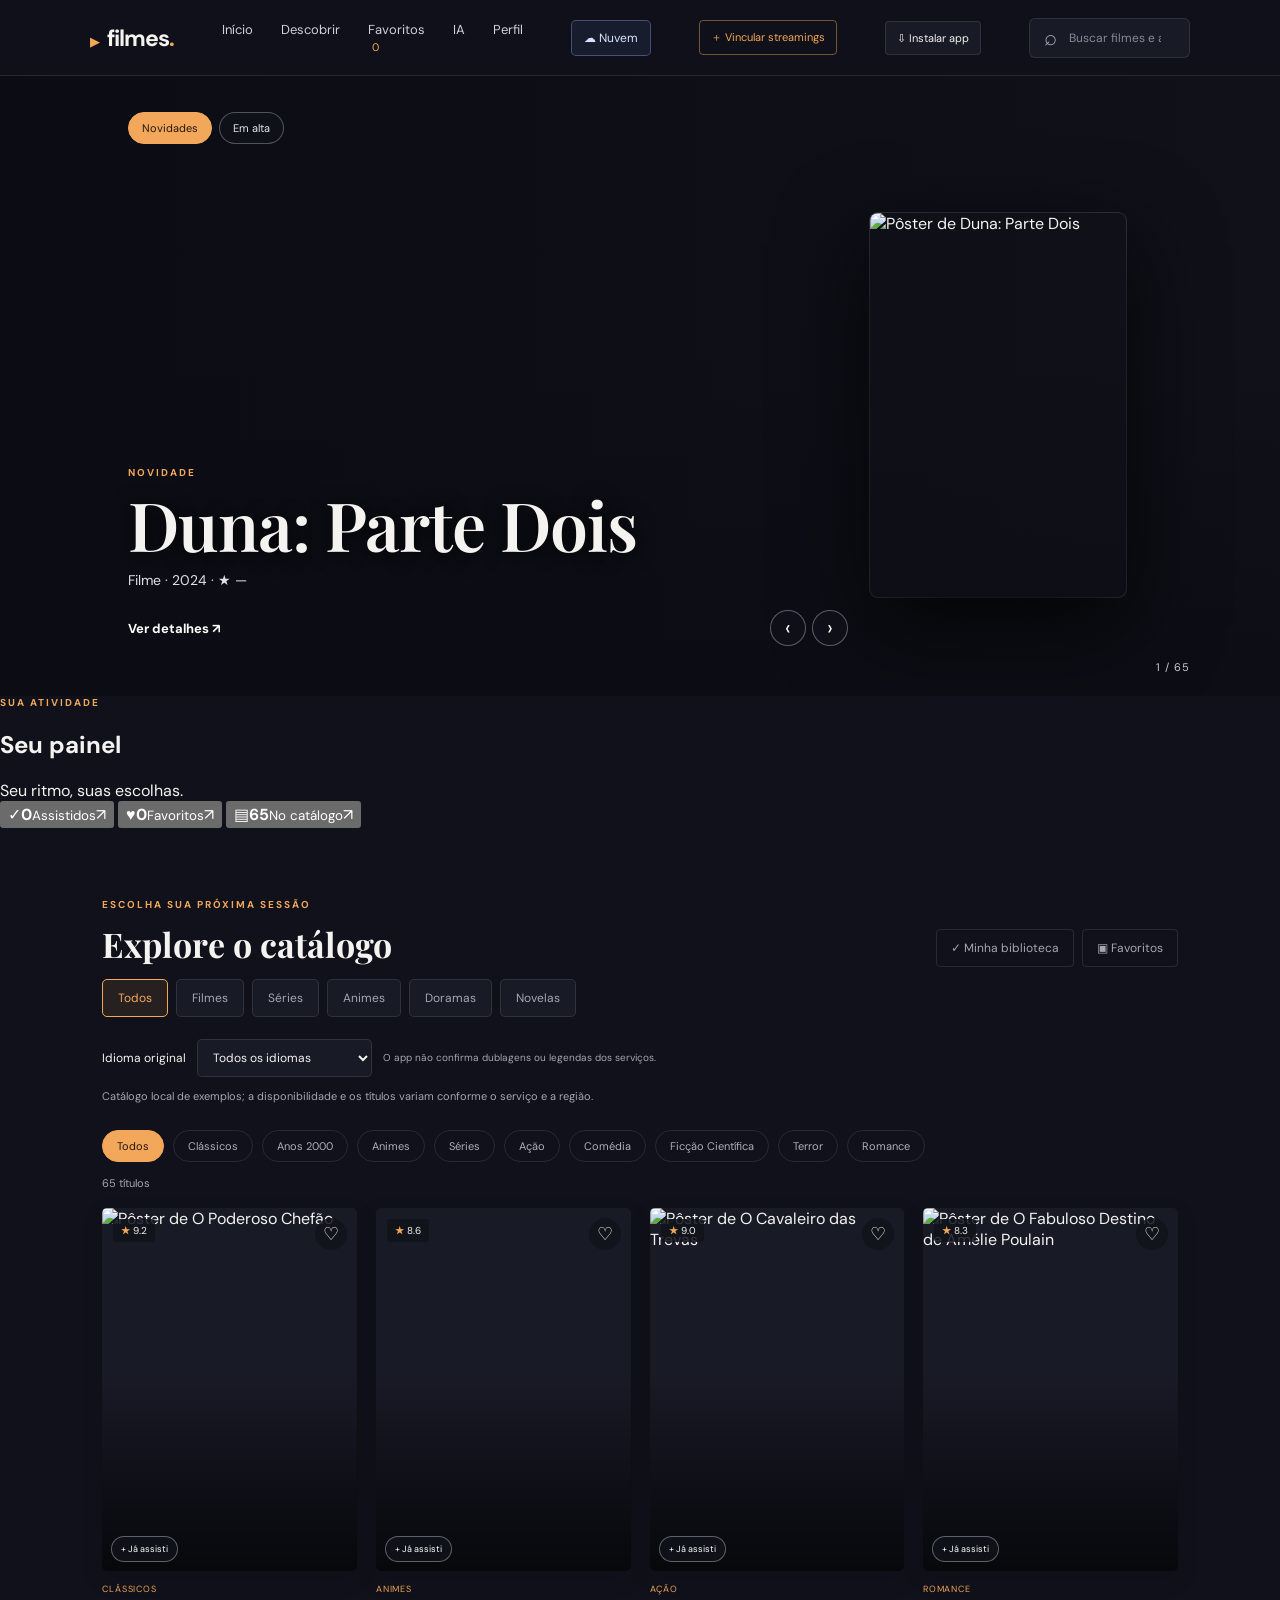
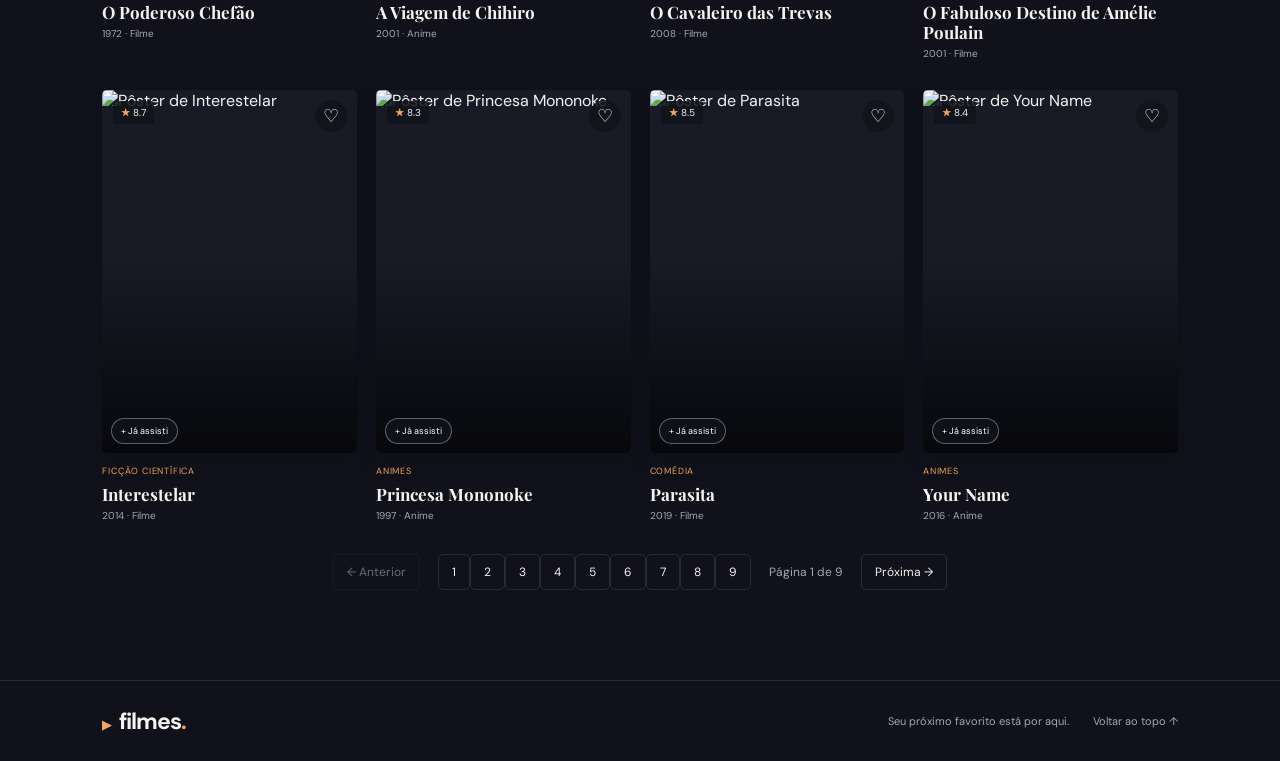
==== commit b72ebb8f: "Avança banner e oculta títulos assistidos" ====
--- a/filmes/index.html
+++ b/filmes/index.html
@@ -11,11 +11,11 @@
   <meta name="apple-mobile-web-app-status-bar-style" content="black-translucent">
   <title>Filmes — seu catálogo</title>
   <link rel="preconnect" href="https://image.tmdb.org">
-  <link rel="stylesheet" href="style.css?v=18">
+  <link rel="stylesheet" href="style.css?v=19">
   <link rel="stylesheet" href="design-overrides.css?v=1">
   <link rel="stylesheet" href="folder-ai.css?v=1">
   <script src="https://cdn.jsdelivr.net/npm/@supabase/supabase-js@2" defer></script>
-  <script src="app.js?v=28" defer></script>
+  <script src="app.js?v=29" defer></script>
   <script src="profile-cloud.js?v=3" defer></script>
   <script src="folder-ai.js?v=1" defer></script>
 </head>
--- a/filmes/style.css
+++ b/filmes/style.css
@@ -28,4 +28,5 @@
 
 /* A vitrine usa toda a largura do banner inicial. */.hero-showcase{display:block;position:relative;height:clamp(490px,67vw,620px);min-height:490px;padding:0;isolation:isolate;background:#11121a;overflow:hidden}.hero-showcase .hero-feature-backdrop{position:absolute;z-index:-2;inset:-18px;background-position:center 38%;background-size:cover;filter:blur(3px) brightness(.56);transform:scale(1.06);opacity:.82}.hero-full-shade{position:absolute;z-index:-1;inset:0;background:linear-gradient(90deg,rgba(12,13,20,.95) 0%,rgba(12,13,20,.76) 42%,rgba(12,13,20,.18) 100%),linear-gradient(0deg,rgba(12,13,20,.86),transparent 55%)}.hero-showcase .hero-feature-content{inset:0 auto 0 clamp(25px,10vw,155px);width:min(58%,720px);padding:36px 0 50px;justify-content:flex-end}.hero-showcase .hero-feature-tabs{top:36px;left:0}.hero-showcase .hero-feature-kicker{font-size:10px;margin-bottom:10px}.hero-showcase .hero-feature-content h1{font:600 clamp(38px,5.3vw,68px)/1.05 'Playfair Display',serif;letter-spacing:-1px;margin:0 0 11px;text-shadow:0 2px 20px #000}.hero-showcase .hero-feature-content p{font-size:14px;margin:0 0 21px;color:#e2e0e7}.hero-showcase .hero-feature-details{font-size:13px}.hero-showcase .hero-feature-poster{position:absolute;z-index:0;right:clamp(35px,12vw,180px);top:50%;transform:translateY(-45%);height:min(62%,390px);max-width:30%;aspect-ratio:2/3;object-fit:cover;border-radius:8px;box-shadow:0 30px 90px #000b,0 0 0 1px #ffffff24;transition:opacity .2s}.hero-showcase .hero-feature-position{position:absolute;top:auto;right:clamp(22px,7vw,100px);bottom:22px;z-index:2;color:#ffffffc9;font-size:11px;letter-spacing:1px}.hero-showcase .hero-feature-arrows button{width:36px;height:36px}.hero-showcase:after{display:none}@media(max-width:850px){.hero-showcase{height:510px;min-height:510px}.hero-showcase .hero-feature-content{left:7vw;width:62%;padding-bottom:55px}.hero-showcase .hero-feature-poster{right:5vw;height:54%;max-width:29%}.hero-showcase .hero-feature-content h1{font-size:clamp(34px,6vw,54px)}}@media(max-width:600px){.hero-showcase{height:560px;min-height:560px;margin:0;padding:0}.hero-showcase .hero-feature-backdrop{background-position:center center}.hero-full-shade{background:linear-gradient(90deg,rgba(12,13,20,.88),rgba(12,13,20,.35)),linear-gradient(0deg,rgba(12,13,20,.93) 0%,rgba(12,13,20,.35) 74%,rgba(12,13,20,.3))}.hero-showcase .hero-feature-content{left:22px;right:22px;width:auto;padding:24px 0 35px;justify-content:flex-end}.hero-showcase .hero-feature-tabs{top:18px}.hero-showcase .hero-feature-poster{height:220px;max-width:35%;right:20px;top:105px;transform:none}.hero-showcase .hero-feature-content h1{font-size:34px;max-width:74%;margin-top:0}.hero-showcase .hero-feature-content p{font-size:12px}.hero-showcase .hero-feature-position{bottom:16px;right:22px}.hero-showcase .hero-feature-arrows button{width:32px;height:32px}}
 .progress-badge{position:absolute;z-index:1;left:10px;bottom:10px;padding:6px 9px;border-radius:4px;background:var(--accent);color:#21180f;font-size:10px;font-weight:700}.watch-progress{margin:20px 0;padding:14px;border:1px solid var(--line);border-radius:6px;background:var(--surface)}.watch-progress h3{margin:0 0 5px;font-size:14px}.progress-status{margin:0 0 12px!important;font-size:12px!important;color:var(--muted)!important}.progress-form{display:flex;align-items:end;gap:10px;flex-wrap:wrap}.progress-form label{display:grid;gap:5px;color:var(--muted);font-size:11px}.progress-form input{width:90px;padding:9px;border:1px solid var(--line);border-radius:4px;background:var(--surface2);color:var(--text)}.progress-form .button{margin-top:0!important}
+.hero-showcase .hero-feature-content.is-advancing{animation:banner-slide-in .45s ease-out}@keyframes banner-slide-in{from{opacity:.55;transform:translateX(22px)}to{opacity:1;transform:translateX(0)}}@media(prefers-reduced-motion:reduce){.hero-showcase .hero-feature-content.is-advancing{animation:none}}
 
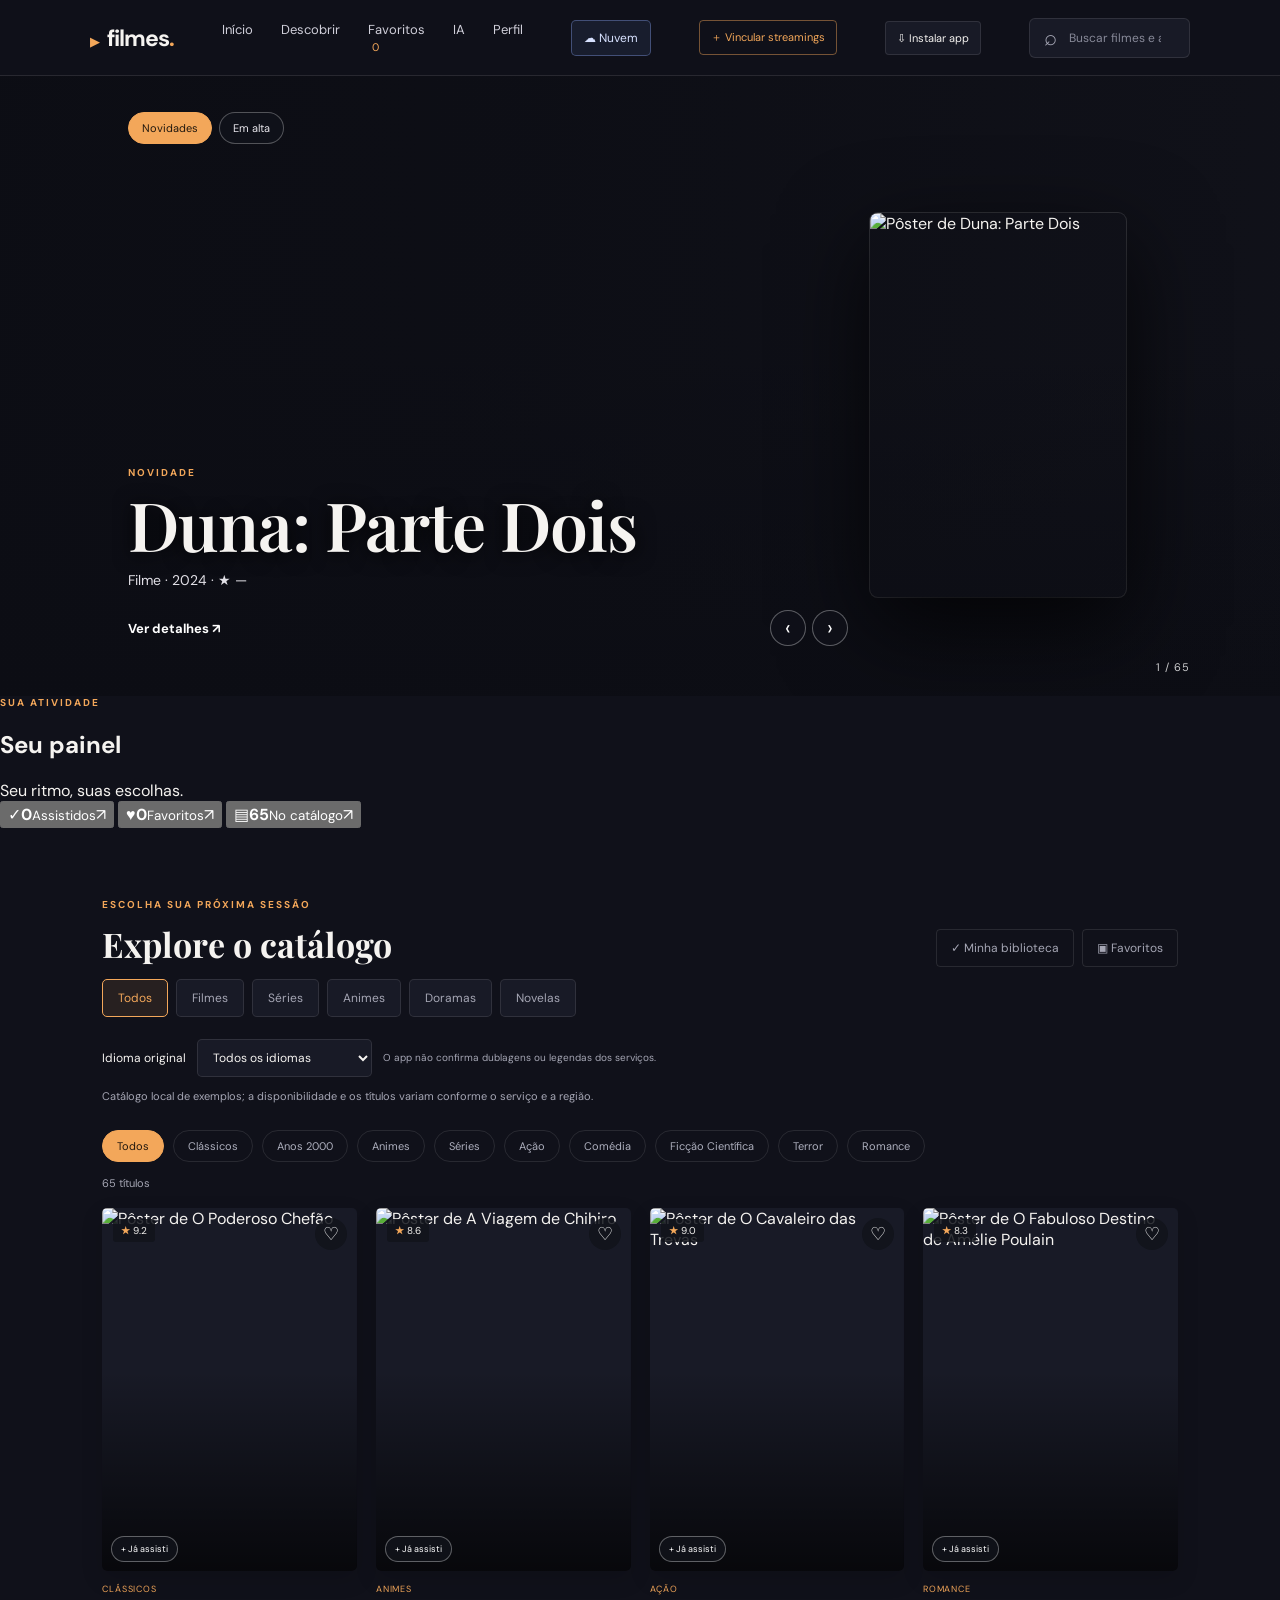
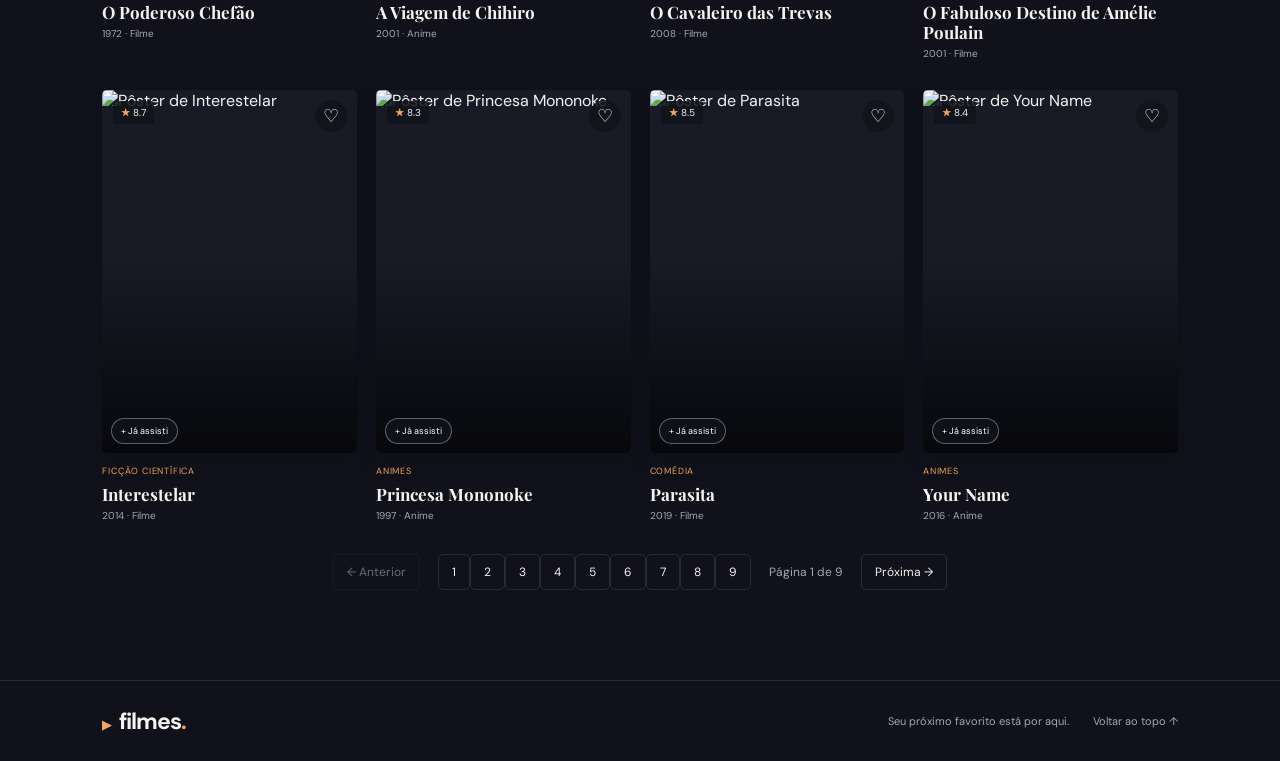
==== commit b3961149: "Ajusta banner para avancar a cada dez segundos" ====
--- a/filmes/index.html
+++ b/filmes/index.html
@@ -11,11 +11,11 @@
   <meta name="apple-mobile-web-app-status-bar-style" content="black-translucent">
   <title>Filmes — seu catálogo</title>
   <link rel="preconnect" href="https://image.tmdb.org">
-  <link rel="stylesheet" href="style.css?v=19">
+  <link rel="stylesheet" href="style.css?v=20">
   <link rel="stylesheet" href="design-overrides.css?v=1">
   <link rel="stylesheet" href="folder-ai.css?v=1">
   <script src="https://cdn.jsdelivr.net/npm/@supabase/supabase-js@2" defer></script>
-  <script src="app.js?v=29" defer></script>
+  <script src="app.js?v=30" defer></script>
   <script src="profile-cloud.js?v=3" defer></script>
   <script src="folder-ai.js?v=1" defer></script>
 </head>
--- a/filmes/style.css
+++ b/filmes/style.css
@@ -28,5 +28,5 @@
 
 /* A vitrine usa toda a largura do banner inicial. */.hero-showcase{display:block;position:relative;height:clamp(490px,67vw,620px);min-height:490px;padding:0;isolation:isolate;background:#11121a;overflow:hidden}.hero-showcase .hero-feature-backdrop{position:absolute;z-index:-2;inset:-18px;background-position:center 38%;background-size:cover;filter:blur(3px) brightness(.56);transform:scale(1.06);opacity:.82}.hero-full-shade{position:absolute;z-index:-1;inset:0;background:linear-gradient(90deg,rgba(12,13,20,.95) 0%,rgba(12,13,20,.76) 42%,rgba(12,13,20,.18) 100%),linear-gradient(0deg,rgba(12,13,20,.86),transparent 55%)}.hero-showcase .hero-feature-content{inset:0 auto 0 clamp(25px,10vw,155px);width:min(58%,720px);padding:36px 0 50px;justify-content:flex-end}.hero-showcase .hero-feature-tabs{top:36px;left:0}.hero-showcase .hero-feature-kicker{font-size:10px;margin-bottom:10px}.hero-showcase .hero-feature-content h1{font:600 clamp(38px,5.3vw,68px)/1.05 'Playfair Display',serif;letter-spacing:-1px;margin:0 0 11px;text-shadow:0 2px 20px #000}.hero-showcase .hero-feature-content p{font-size:14px;margin:0 0 21px;color:#e2e0e7}.hero-showcase .hero-feature-details{font-size:13px}.hero-showcase .hero-feature-poster{position:absolute;z-index:0;right:clamp(35px,12vw,180px);top:50%;transform:translateY(-45%);height:min(62%,390px);max-width:30%;aspect-ratio:2/3;object-fit:cover;border-radius:8px;box-shadow:0 30px 90px #000b,0 0 0 1px #ffffff24;transition:opacity .2s}.hero-showcase .hero-feature-position{position:absolute;top:auto;right:clamp(22px,7vw,100px);bottom:22px;z-index:2;color:#ffffffc9;font-size:11px;letter-spacing:1px}.hero-showcase .hero-feature-arrows button{width:36px;height:36px}.hero-showcase:after{display:none}@media(max-width:850px){.hero-showcase{height:510px;min-height:510px}.hero-showcase .hero-feature-content{left:7vw;width:62%;padding-bottom:55px}.hero-showcase .hero-feature-poster{right:5vw;height:54%;max-width:29%}.hero-showcase .hero-feature-content h1{font-size:clamp(34px,6vw,54px)}}@media(max-width:600px){.hero-showcase{height:560px;min-height:560px;margin:0;padding:0}.hero-showcase .hero-feature-backdrop{background-position:center center}.hero-full-shade{background:linear-gradient(90deg,rgba(12,13,20,.88),rgba(12,13,20,.35)),linear-gradient(0deg,rgba(12,13,20,.93) 0%,rgba(12,13,20,.35) 74%,rgba(12,13,20,.3))}.hero-showcase .hero-feature-content{left:22px;right:22px;width:auto;padding:24px 0 35px;justify-content:flex-end}.hero-showcase .hero-feature-tabs{top:18px}.hero-showcase .hero-feature-poster{height:220px;max-width:35%;right:20px;top:105px;transform:none}.hero-showcase .hero-feature-content h1{font-size:34px;max-width:74%;margin-top:0}.hero-showcase .hero-feature-content p{font-size:12px}.hero-showcase .hero-feature-position{bottom:16px;right:22px}.hero-showcase .hero-feature-arrows button{width:32px;height:32px}}
 .progress-badge{position:absolute;z-index:1;left:10px;bottom:10px;padding:6px 9px;border-radius:4px;background:var(--accent);color:#21180f;font-size:10px;font-weight:700}.watch-progress{margin:20px 0;padding:14px;border:1px solid var(--line);border-radius:6px;background:var(--surface)}.watch-progress h3{margin:0 0 5px;font-size:14px}.progress-status{margin:0 0 12px!important;font-size:12px!important;color:var(--muted)!important}.progress-form{display:flex;align-items:end;gap:10px;flex-wrap:wrap}.progress-form label{display:grid;gap:5px;color:var(--muted);font-size:11px}.progress-form input{width:90px;padding:9px;border:1px solid var(--line);border-radius:4px;background:var(--surface2);color:var(--text)}.progress-form .button{margin-top:0!important}
-.hero-showcase .hero-feature-content.is-advancing{animation:banner-slide-in .45s ease-out}@keyframes banner-slide-in{from{opacity:.55;transform:translateX(22px)}to{opacity:1;transform:translateX(0)}}@media(prefers-reduced-motion:reduce){.hero-showcase .hero-feature-content.is-advancing{animation:none}}
+.hero-showcase .hero-feature-content.is-advancing{animation:banner-slide-in .45s ease-out}@keyframes banner-slide-in{from{opacity:.55;transform:translateX(-22px)}to{opacity:1;transform:translateX(0)}}@media(prefers-reduced-motion:reduce){.hero-showcase .hero-feature-content.is-advancing{animation:none}}
 
